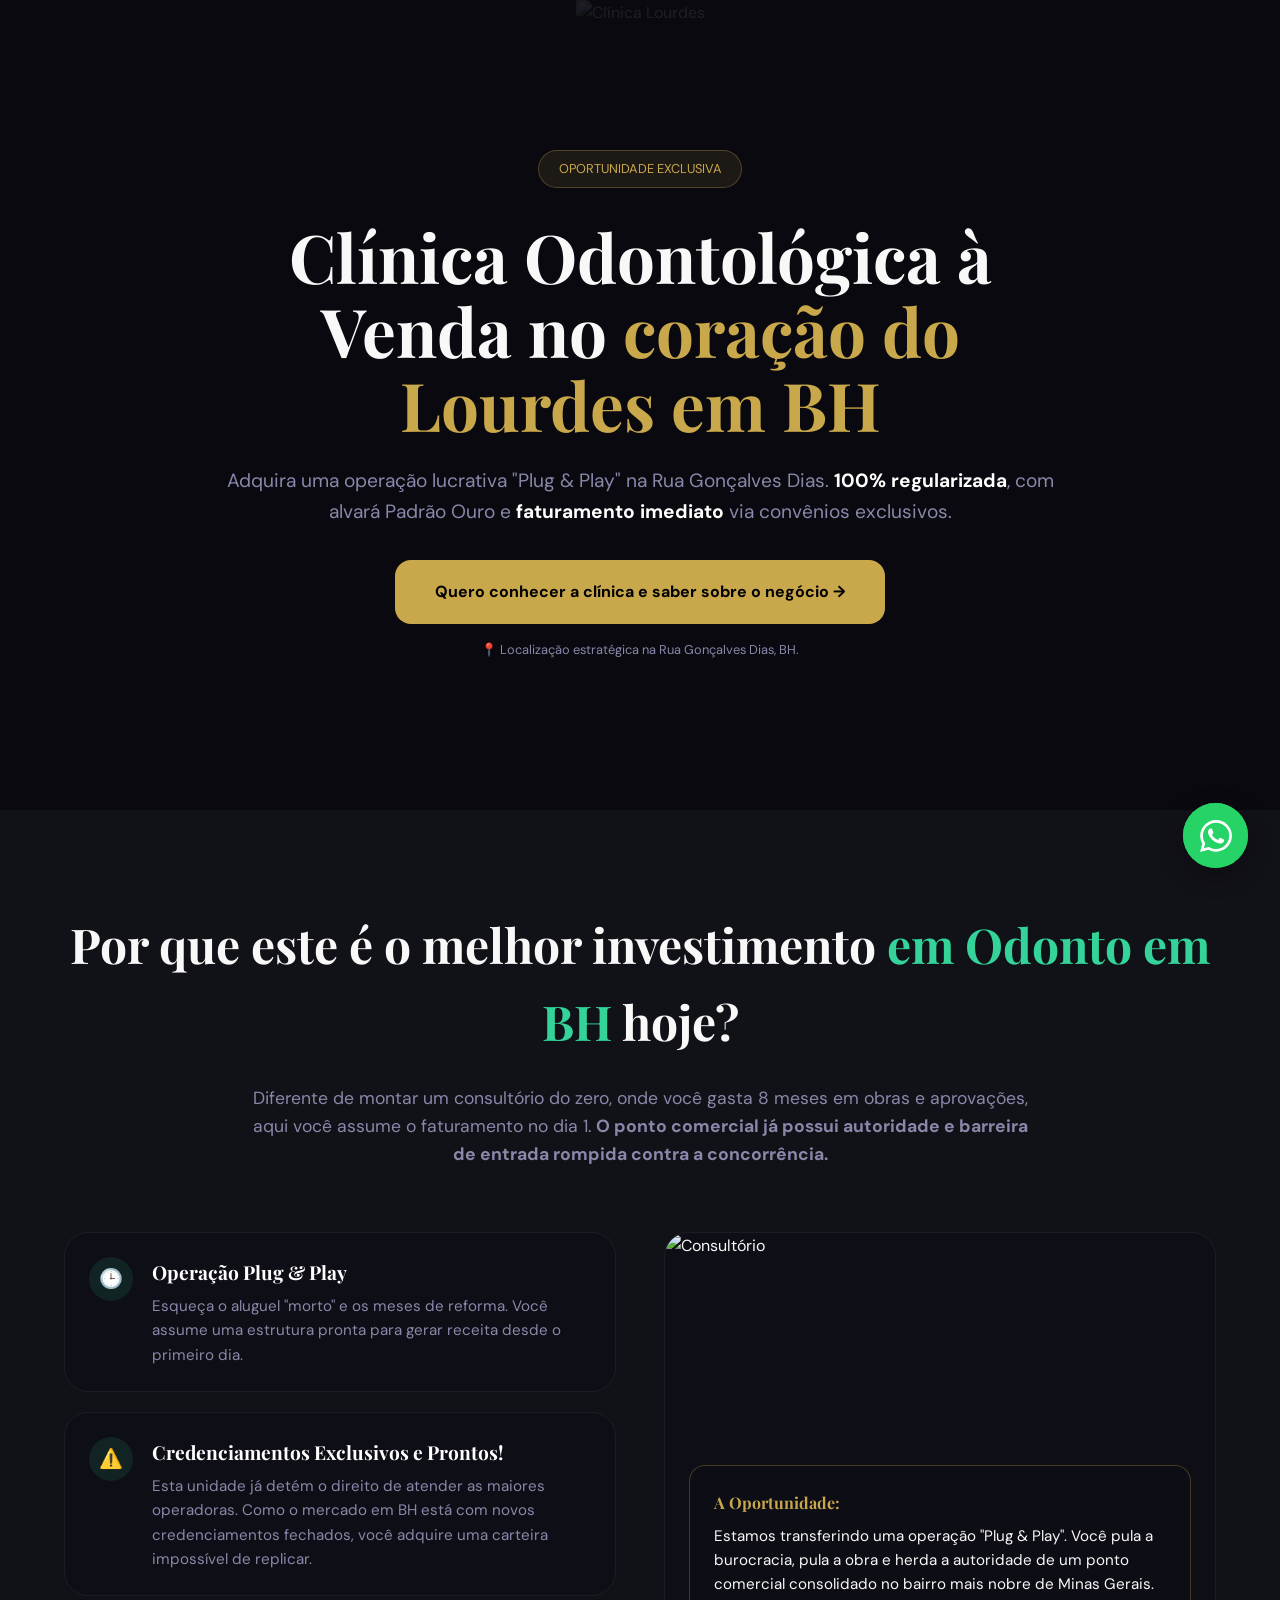
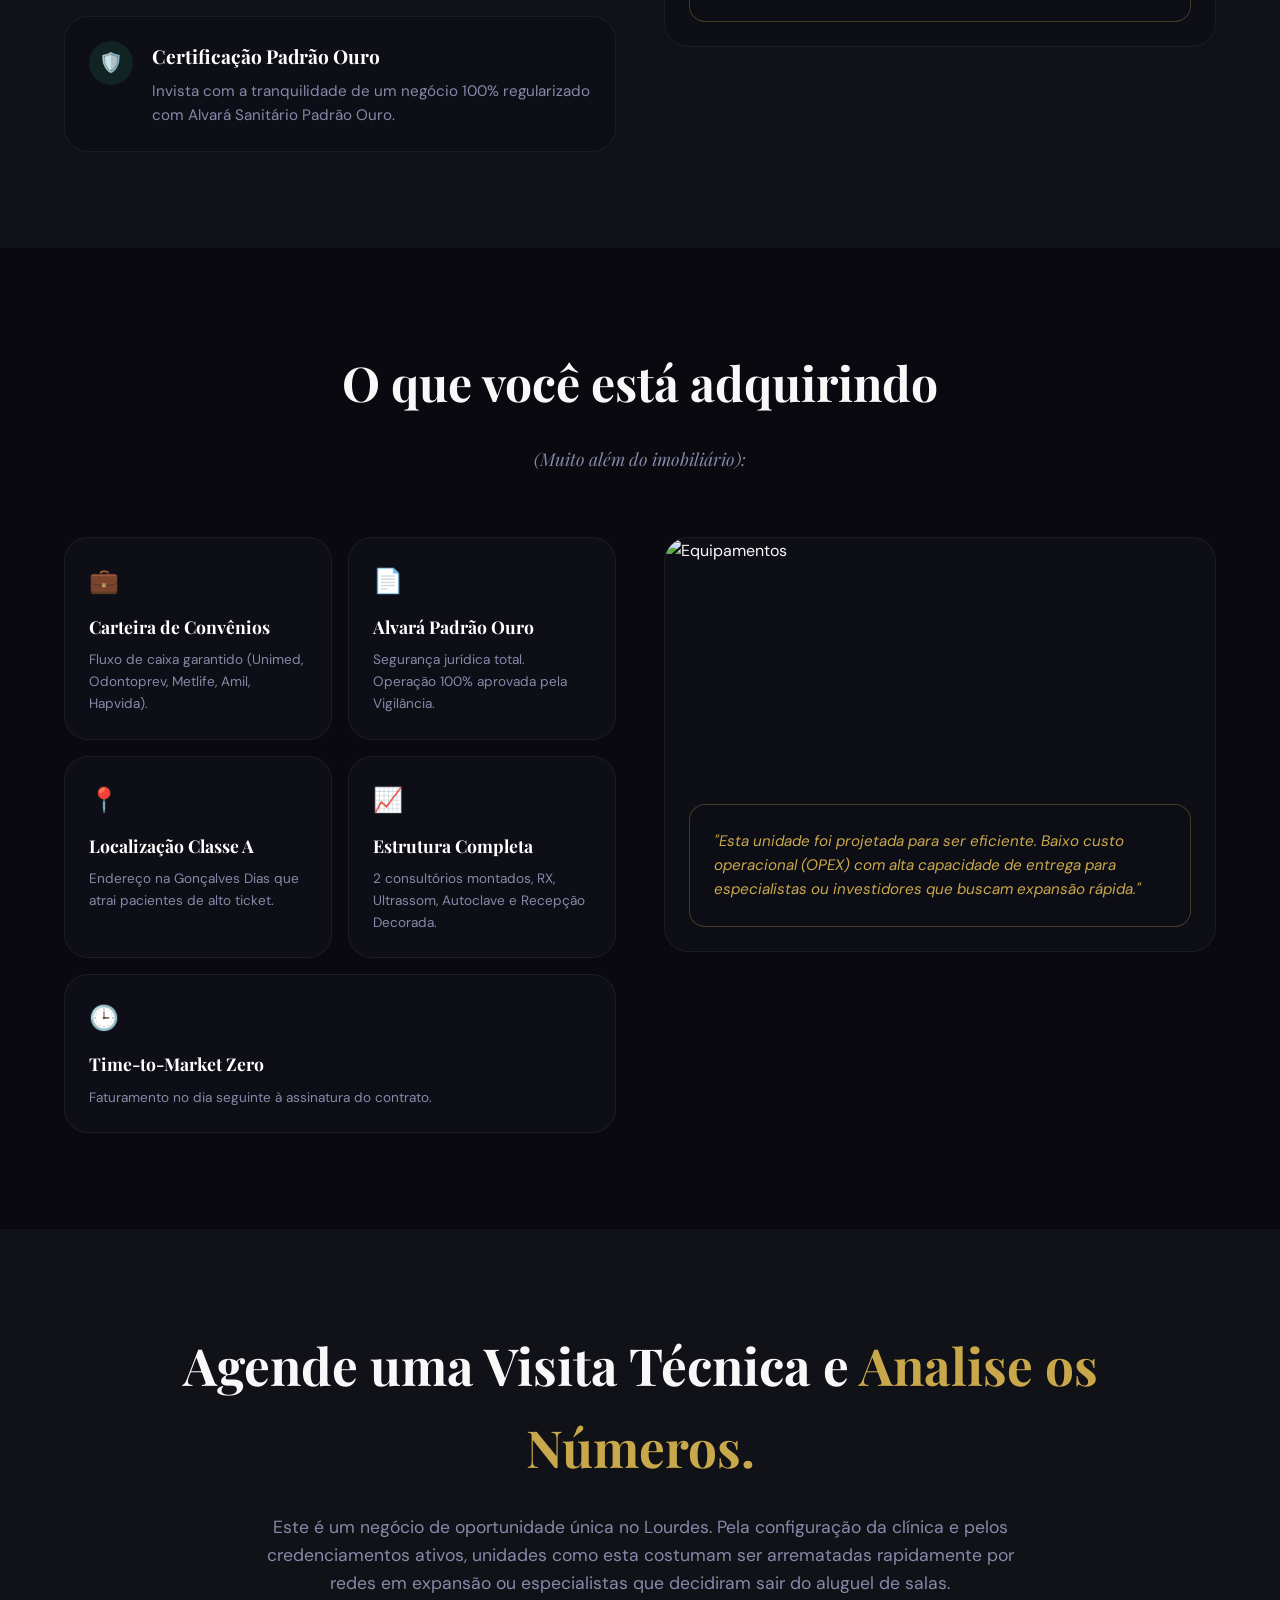
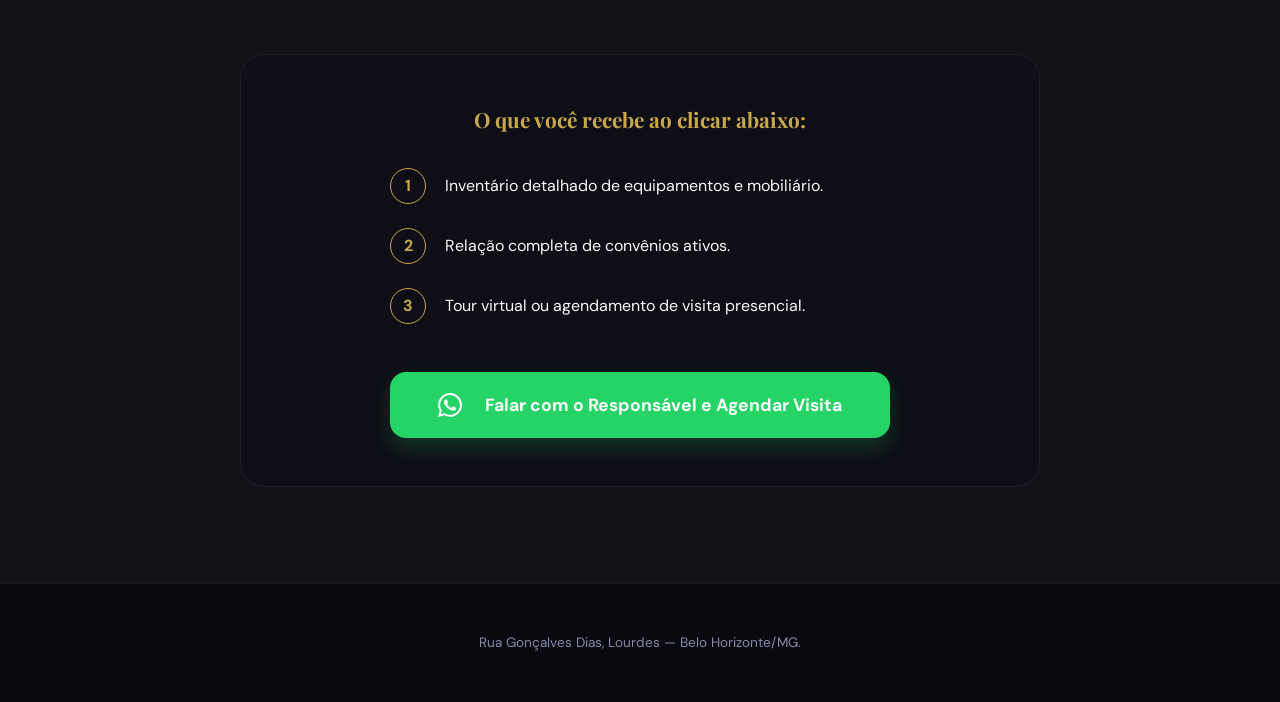
==== agnus/index.html @ dc13e86f "Página agnus" ====
<!DOCTYPE html>
<html lang="pt-BR">
<head>
  <meta charset="UTF-8" />
  <meta name="viewport" content="width=device-width, initial-scale=1.0" />
  <title>Clínica Odontológica à Venda no Lourdes — Oportunidade Exclusiva | Belo Horizonte</title>
  
  <link rel="preconnect" href="https://fonts.googleapis.com" />
  <link rel="preconnect" href="https://fonts.gstatic.com" crossorigin />
  <link href="https://fonts.googleapis.com/css2?family=DM+Sans:wght@300;400;500;600&family=Playfair+Display:ital,wght@0,400;0,600;0,700;1,400&display=swap" rel="stylesheet" />

  <script>(function(w,d,s,l,i){w[l]=w[l]||[];w[l].push({'gtm.start':
  new Date().getTime(),event:'gtm.js'});var f=d.getElementsByTagName(s)[0],
  j=d.createElement(s),dl=l!='dataLayer'?'&l='+l:'';j.async=true;j.src=
  'https://www.googletagmanager.com/gtm.js?id='+i+dl;f.parentNode.insertBefore(j,f);
  })(window,document,'script','dataLayer','GTM-PFGLQ2V');</script>
  <style>
    /* =============================================
       RESET & BASE
    ============================================= */
    *, *::before, *::after {
      box-sizing: border-box;
      margin: 0;
      padding: 0;
    }

    :root {
      --bg:        #09090f;
      --bg-card:   #0e0e16;
      --bg-sec:    #111118;
      --fg:        #f8f8f8;
      --fg-muted:  #8888aa;
      --gold:      #c9a84c;
      --green-accent: #34d399;
      --border:    rgba(255,255,255,0.06);
      --radius-lg: 1rem;
      --radius-xl: 1.5rem;
      --font-body: 'DM Sans', sans-serif;
      --font-head: 'Playfair Display', serif;
      --whatsapp:  #25D366;
    }

    body {
      font-family: var(--font-body);
      background-color: var(--bg);
      color: var(--fg);
      line-height: 1.6;
      overflow-x: hidden;
    }

    .container { width: 100%; max-width: 1200px; margin: 0 auto; padding: 0 1.5rem; }
    .container--narrow { max-width: 860px; }

    .text-gold { color: var(--gold); }
    .text-green { color: var(--green-accent); }

    /* Fade-in */
    .fade-in {
      opacity: 0;
      transform: translateY(20px);
      transition: opacity 0.8s ease, transform 0.8s ease;
    }
    .fade-in.visible { opacity: 1; transform: translateY(0); }

    /* =============================================
       HERO
    ============================================= */
    .hero {
      position: relative;
      min-height: 90vh;
      display: flex;
      align-items: center;
      justify-content: center;
      padding: 6rem 1.5rem;
      text-align: center;
    }
    .hero__bg { position: absolute; inset: 0; z-index: 0; }
    .hero__bg img { width: 100%; height: 100%; object-fit: cover; opacity: 0.5; }
    .hero__bg::after {
      content: '';
      position: absolute;
      inset: 0;
      background: radial-gradient(circle, rgba(9,9,15,0.7) 0%, rgba(9,9,15,0.95) 100%);
    }
    .hero__content { position: relative; z-index: 2; max-width: 850px; }

    .hero__badge {
      display: inline-flex;
      align-items: center;
      gap: 0.5rem;
      padding: 0.5rem 1.2rem;
      border-radius: 99px;
      border: 1px solid rgba(201,168,76,0.3);
      background: rgba(201,168,76,0.1);
      color: var(--gold);
      font-size: 0.8rem;
      margin-bottom: 2rem;
      text-transform: uppercase;
    }

    .hero h1 { font-family: var(--font-head); font-size: clamp(2.2rem, 7vw, 4.2rem); line-height: 1.1; margin-bottom: 1.5rem; }

    .btn-primary {
      display: inline-flex;
      align-items: center;
      padding: 1.2rem 2.5rem;
      background: var(--gold);
      color: #000;
      font-weight: 700;
      border-radius: var(--radius-lg);
      text-decoration: none;
      margin-top: 2rem;
      transition: all 0.3s cubic-bezier(0.175, 0.885, 0.32, 1.275);
    }

    /* Efeito Hover Botão Principal */
    .btn-primary:hover {
      transform: translateY(-5px) scale(1.02);
      box-shadow: 0 15px 30px rgba(201,168,76,0.4);
      filter: brightness(1.1);
    }

    /* =============================================
       SEÇÃO: INVESTIMENTO
    ============================================= */
    .section-padding { padding: 6rem 0; }
    .section-heading { text-align: center; margin-bottom: 4rem; }
    .section-heading h2 { font-family: var(--font-head); font-size: clamp(1.8rem, 5vw, 3rem); margin-bottom: 1.5rem; }
    .section-heading p { color: var(--fg-muted); max-width: 800px; margin: 0 auto; font-size: 1.1rem; }

    .grid-layout {
      display: grid;
      grid-template-columns: 1fr 1fr;
      gap: 3rem;
      align-items: start;
    }

    .card-list { display: flex; flex-direction: column; gap: 1.25rem; }

    .info-card {
      display: flex;
      gap: 1.2rem;
      padding: 1.5rem;
      background: var(--bg-card);
      border: 1px solid var(--border);
      border-radius: var(--radius-xl);
    }
    .info-card h3 { font-family: var(--font-head); font-size: 1.2rem; margin-bottom: 0.4rem; color: #fff; }
    .info-card p { color: var(--fg-muted); font-size: 0.95rem; }
    .info-icon { flex-shrink: 0; width: 44px; height: 44px; border-radius: 50%; background: rgba(52,211,153,0.1); display: flex; align-items: center; justify-content: center; color: var(--green-accent); font-size: 1.2rem;}

    .image-container {
      border-radius: var(--radius-xl);
      overflow: hidden;
      border: 1px solid var(--border);
      background: var(--bg-card);
      position: relative;
      display: flex;
      flex-direction: column;
    }
    .image-container img { width: 100%; aspect-ratio: 4/3; object-fit: cover; }

    .overlay-box {
      padding: 1.5rem;
      background: rgba(14,14,22,0.9);
      backdrop-filter: blur(12px);
      -webkit-backdrop-filter: blur(12px);
      border-top: 1px solid rgba(201,168,76,0.2);
    }

    @media (min-width: 861px) {
      .overlay-box { position: absolute; bottom: 1.5rem; left: 1.5rem; right: 1.5rem; border-radius: var(--radius-lg); border: 1px solid rgba(201,168,76,0.3); }
    }
    @media (max-width: 860px) {
      .grid-layout { grid-template-columns: 1fr; }
      .overlay-box { background: var(--bg-card); backdrop-filter: none; }
    }

    /* =============================================
       SEÇÃO: O QUE VOCÊ ESTÁ ADQUIRINDO
    ============================================= */
    .mini-grid { display: grid; grid-template-columns: 1fr 1fr; gap: 1rem; }
    .mini-card {
      padding: 1.5rem;
      background: var(--bg-card);
      border: 1px solid var(--border);
      border-radius: var(--radius-xl);
      transition: border-color 0.3s ease;
    }
    .mini-card:hover {
        border-color: rgba(201,168,76,0.4);
    }
    .mini-card h3 { font-family: var(--font-head); font-size: 1.1rem; margin-bottom: 0.5rem; color: #fff; }
    .mini-card p { font-size: 0.85rem; color: var(--fg-muted); }
    .mini-card .icon { color: var(--gold); font-size: 1.5rem; margin-bottom: 0.8rem; display: block; }

    /* =============================================
       SEÇÃO: AGENDE UMA VISITA
    ============================================= */
    .cta-section { background: var(--bg-sec); padding: 6rem 1.5rem; text-align: center; }
    .cta-title { font-family: var(--font-head); font-size: clamp(2rem, 5vw, 3.2rem); margin-bottom: 1.5rem; }
    .cta-sub { color: var(--fg-muted); max-width: 750px; margin: 0 auto 3.5rem; font-size: 1.1rem; }

    .what-you-get-box {
      background: var(--bg-card);
      max-width: 800px;
      margin: 0 auto;
      padding: 3rem 2rem;
      border-radius: var(--radius-xl);
      border: 1px solid var(--border);
      text-align: left;
    }

    .what-you-get-box h3 { text-align: center; color: var(--gold); margin-bottom: 2rem; font-family: var(--font-head); font-size: 1.3rem;}

    .step-list { list-style: none; display: flex; flex-direction: column; gap: 1.5rem; max-width: 500px; margin: 0 auto; }
    .step-item { display: flex; align-items: center; gap: 1.2rem; }
    .step-num { 
        width: 36px; height: 36px; border-radius: 50%; border: 1px solid var(--gold); color: var(--gold);
        display: flex; align-items: center; justify-content: center; font-weight: 700; flex-shrink: 0;
    }

    .btn-whatsapp {
      display: inline-flex;
      align-items: center;
      justify-content: center;
      gap: 0.8rem;
      padding: 1.2rem 2.5rem;
      background: var(--whatsapp);
      color: #fff;
      font-weight: 700;
      border-radius: var(--radius-lg);
      text-decoration: none;
      margin-top: 3rem;
      width: 100%;
      max-width: 500px;
      font-size: 1.1rem;
      transition: all 0.3s ease;
      box-shadow: 0 10px 20px rgba(37,211,102,0.2);
    }

    .btn-whatsapp:hover {
      transform: scale(1.03);
      background: #20bd5a;
      box-shadow: 0 15px 30px rgba(37,211,102,0.4);
    }

    /* =============================================
       WHATSAPP FLUTUANTE PULSANTE
    ============================================= */
    .wa-float {
      position: fixed;
      bottom: 2rem;
      right: 2rem;
      background: var(--whatsapp);
      width: 65px;
      height: 65px;
      border-radius: 50%;
      display: flex;
      align-items: center;
      justify-content: center;
      z-index: 1000;
      box-shadow: 0 8px 25px rgba(0,0,0,0.3);
      transition: transform 0.3s ease;
    }

    /* O Efeito de Pulso (Ondas) */
    .wa-float::before {
      content: '';
      position: absolute;
      width: 100%;
      height: 100%;
      background: var(--whatsapp);
      border-radius: 50%;
      z-index: -1;
      animation: pulse-wave 2s infinite;
    }

    @keyframes pulse-wave {
      0% { transform: scale(1); opacity: 0.6; }
      100% { transform: scale(1.8); opacity: 0; }
    }

    .wa-float:hover {
      transform: scale(1.1);
    }

    footer { padding: 3rem; text-align: center; color: var(--fg-muted); font-size: 0.85rem; border-top: 1px solid var(--border); }
  </style>
</head>
<body>

  <noscript><iframe src="https://www.googletagmanager.com/ns.html?id=GTM-PFGLQ2V" height="0" width="0" style="display:none;visibility:hidden"></iframe></noscript>

  <section class="hero">
    <div class="hero__bg"><img src="https://i.ibb.co/BKBcnPgd/renata-zampa.png" alt="Clínica Lourdes"></div>
    <div class="hero__content">
      <div class="hero__badge fade-in">Oportunidade Exclusiva</div>
      <h1 class="fade-in">Clínica Odontológica à Venda no <span class="text-gold">coração do Lourdes em BH</span></h1>
      <p class="hero__sub fade-in" style="font-size: 1.2rem; color: var(--fg-muted);">Adquira uma operação lucrativa "Plug & Play" na Rua Gonçalves Dias. <strong style="color:#fff;">100% regularizada</strong>, com alvará Padrão Ouro e <strong style="color:#fff;">faturamento imediato</strong> via convênios exclusivos.</p>
      <div class="fade-in">
        <a href="https://wa.me/5531988871702" class="btn-primary">Quero conhecer a clínica e saber sobre o negócio →</a>
        <p style="margin-top:1rem; font-size:0.8rem; color:var(--fg-muted);">📍 Localização estratégica na Rua Gonçalves Dias, BH.</p>
      </div>
    </div>
  </section>

  <section class="section-padding" style="background: var(--bg-sec);">
    <div class="container">
      <div class="section-heading fade-in">
        <h2>Por que este é o melhor investimento <span class="text-green">em Odonto em BH</span> hoje?</h2>
        <p>Diferente de montar um consultório do zero, onde você gasta 8 meses em obras e aprovações, aqui você assume o faturamento no dia 1. <strong>O ponto comercial já possui autoridade e barreira de entrada rompida contra a concorrência.</strong></p>
      </div>

      <div class="grid-layout">
        <div class="card-list">
          <div class="info-card fade-in">
            <div class="info-icon">🕒</div>
            <div><h3>Operação Plug & Play</h3><p>Esqueça o aluguel "morto" e os meses de reforma. Você assume uma estrutura pronta para gerar receita desde o primeiro dia.</p></div>
          </div>
          <div class="info-card fade-in">
            <div class="info-icon">⚠️</div>
            <div><h3>Credenciamentos Exclusivos e Prontos!</h3><p>Esta unidade já detém o direito de atender as maiores operadoras. Como o mercado em BH está com novos credenciamentos fechados, você adquire uma carteira impossível de replicar.</p></div>
          </div>
          <div class="info-card fade-in">
            <div class="info-icon">🛡️</div>
            <div><h3>Certificação Padrão Ouro</h3><p>Invista com a tranquilidade de um negócio 100% regularizado com Alvará Sanitário Padrão Ouro.</p></div>
          </div>
        </div>

        <div class="image-container fade-in">
          <img src="https://plus.unsplash.com/premium_photo-1674368232044-31d75efc09fa" alt="Consultório">
          <div class="overlay-box">
            <strong class="text-gold" style="display:block; margin-bottom:0.5rem; font-family: var(--font-head);">A Oportunidade:</strong>
            <p style="font-size:0.95rem;">Estamos transferindo uma operação "Plug & Play". Você pula a burocracia, pula a obra e herda a autoridade de um ponto comercial consolidado no bairro mais nobre de Minas Gerais.</p>
          </div>
        </div>
      </div>
    </div>
  </section>

  <section class="section-padding">
    <div class="container">
      <div class="section-heading fade-in">
        <h2>O que você está adquirindo</h2>
        <p class="text-gold" style="font-style: italic; font-family: var(--font-head);">(Muito além do imobiliário):</p>
      </div>

      <div class="grid-layout">
        <div class="mini-grid">
          <div class="mini-card fade-in">
            <span class="icon">💼</span>
            <h3>Carteira de Convênios</h3>
            <p>Fluxo de caixa garantido (Unimed, Odontoprev, Metlife, Amil, Hapvida).</p>
          </div>
          <div class="mini-card fade-in">
            <span class="icon">📄</span>
            <h3>Alvará Padrão Ouro</h3>
            <p>Segurança jurídica total. Operação 100% aprovada pela Vigilância.</p>
          </div>
          <div class="mini-card fade-in">
            <span class="icon">📍</span>
            <h3>Localização Classe A</h3>
            <p>Endereço na Gonçalves Dias que atrai pacientes de alto ticket.</p>
          </div>
          <div class="mini-card fade-in">
            <span class="icon">📈</span>
            <h3>Estrutura Completa</h3>
            <p>2 consultórios montados, RX, Ultrassom, Autoclave e Recepção Decorada.</p>
          </div>
          <div class="mini-card fade-in" style="grid-column: span 2;">
            <span class="icon">🕒</span>
            <h3>Time-to-Market Zero</h3>
            <p>Faturamento no dia seguinte à assinatura do contrato.</p>
          </div>
        </div>

        <div class="image-container fade-in">
          <img src="https://plus.unsplash.com/premium_photo-1672922646348-b8129dbd3c54" alt="Equipamentos">
          <div class="overlay-box">
             <p style="font-style: italic; color: var(--gold); font-size: 0.95rem;">"Esta unidade foi projetada para ser eficiente. Baixo custo operacional (OPEX) com alta capacidade de entrega para especialistas ou investidores que buscam expansão rápida."</p>
          </div>
        </div>
      </div>
    </div>
  </section>

  <section class="cta-section">
    <div class="container">
      <h2 class="cta-title fade-in">Agende uma Visita Técnica e <span class="text-gold">Analise os Números.</span></h2>
      <p class="cta-sub fade-in">Este é um negócio de oportunidade única no Lourdes. Pela configuração da clínica e pelos credenciamentos ativos, unidades como esta costumam ser arrematadas rapidamente por redes em expansão ou especialistas que decidiram sair do aluguel de salas.</p>

      <div class="what-you-get-box fade-in">
        <h3>O que você recebe ao clicar abaixo:</h3>
        <ul class="step-list">
          <li class="step-item">
            <span class="step-num">1</span>
            <p>Inventário detalhado de equipamentos e mobiliário.</p>
          </li>
          <li class="step-item">
            <span class="step-num">2</span>
            <p>Relação completa de convênios ativos.</p>
          </li>
          <li class="step-item">
            <span class="step-num">3</span>
            <p>Tour virtual ou agendamento de visita presencial.</p>
          </li>
        </ul>
        <div style="text-align: center;">
            <a href="https://wa.me/5531988871702" class="btn-whatsapp">
                <svg width="24" height="24" fill="currentColor" viewBox="0 0 24 24" style="margin-right:10px;"><path d="M17.472 14.382c-.297-.149-1.758-.867-2.03-.967-.273-.099-.471-.148-.67.15-.197.297-.767.966-.94 1.164-.173.199-.347.223-.644.075-.297-.15-1.255-.463-2.39-1.475-.883-.788-1.48-1.761-1.653-2.059-.173-.297-.018-.458.13-.606.134-.133.298-.347.446-.52.149-.174.198-.298.298-.497.099-.198.05-.371-.025-.52-.075-.149-.669-1.612-.916-2.207-.242-.579-.487-.5-.669-.51-.173-.008-.371-.01-.57-.01-.198 0-.52.074-.792.372-.272.297-1.04 1.016-1.04 2.479 0 1.462 1.065 2.875 1.213 3.074.149.198 2.096 3.2 5.077 4.487.709.306 1.262.489 1.694.625.712.227 1.36.195 1.871.118.571-.085 1.758-.719 2.006-1.413.248-.694.248-1.289.173-1.413-.074-.124-.272-.198-.57-.347m-5.421 7.403h-.004a9.87 9.87 0 0 1-5.031-1.378l-.361-.214-3.741.982.998-3.648-.235-.374a9.86 9.86 0 0 1-1.51-5.26c.001-5.45 4.436-9.884 9.888-9.884 2.64 0 5.122 1.03 6.988 2.898a9.825 9.825 0 0 1 2.893 6.994c-.003 5.45-4.437 9.884-9.885 9.884m8.413-18.297A11.815 11.815 0 0 0 12.05 0C5.495 0 .16 5.335.157 11.892c0 2.096.547 4.142 1.588 5.945L.057 24l6.305-1.654a11.882 11.882 0 0 0 5.683 1.448h.005c6.554 0 11.89-5.335 11.893-11.893a11.821 11.821 0 0 0-3.48-8.413z"/></svg>
                Falar com o Responsável e Agendar Visita
            </a>
        </div>
      </div>
    </div>
  </section>

  <a href="https://wa.me/5531988871702" class="wa-float" target="_blank" aria-label="Falar no WhatsApp">
    <svg width="32" height="32" fill="white" viewBox="0 0 24 24"><path d="M17.472 14.382c-.297-.149-1.758-.867-2.03-.967-.273-.099-.471-.148-.67.15-.197.297-.767.966-.94 1.164-.173.199-.347.223-.644.075-.297-.15-1.255-.463-2.39-1.475-.883-.788-1.48-1.761-1.653-2.059-.173-.297-.018-.458.13-.606.134-.133.298-.347.446-.52.149-.174.198-.298.298-.497.099-.198.05-.371-.025-.52-.075-.149-.669-1.612-.916-2.207-.242-.579-.487-.5-.669-.51-.173-.008-.371-.01-.57-.01-.198 0-.52.074-.792.372-.272.297-1.04 1.016-1.04 2.479 0 1.462 1.065 2.875 1.213 3.074.149.198 2.096 3.2 5.077 4.487.709.306 1.262.489 1.694.625.712.227 1.36.195 1.871.118.571-.085 1.758-.719 2.006-1.413.248-.694.248-1.289.173-1.413-.074-.124-.272-.198-.57-.347m-5.421 7.403h-.004a9.87 9.87 0 0 1-5.031-1.378l-.361-.214-3.741.982.998-3.648-.235-.374a9.86 9.86 0 0 1-1.51-5.26c.001-5.45 4.436-9.884 9.888-9.884 2.64 0 5.122 1.03 6.988 2.898a9.825 9.825 0 0 1 2.893 6.994c-.003 5.45-4.437 9.884-9.885 9.884m8.413-18.297A11.815 11.815 0 0 0 12.05 0C5.495 0 .16 5.335.157 11.892c0 2.096.547 4.142 1.588 5.945L.057 24l6.305-1.654a11.882 11.882 0 0 0 5.683 1.448h.005c6.554 0 11.89-5.335 11.893-11.893a11.821 11.821 0 0 0-3.48-8.413z"/></svg>
  </a>

  <footer>
    <p>Rua Gonçalves Dias, Lourdes — Belo Horizonte/MG.</p>
  </footer>

  <script>
    (function () {
      var observer = new IntersectionObserver(function (entries) {
        entries.forEach(function (entry) {
          if (entry.isIntersecting) { entry.target.classList.add('visible'); }
        });
      }, { threshold: 0.1 });
      document.querySelectorAll('.fade-in').forEach(function (el) { observer.observe(el); });
    })();
  </script>

</body>
</html>
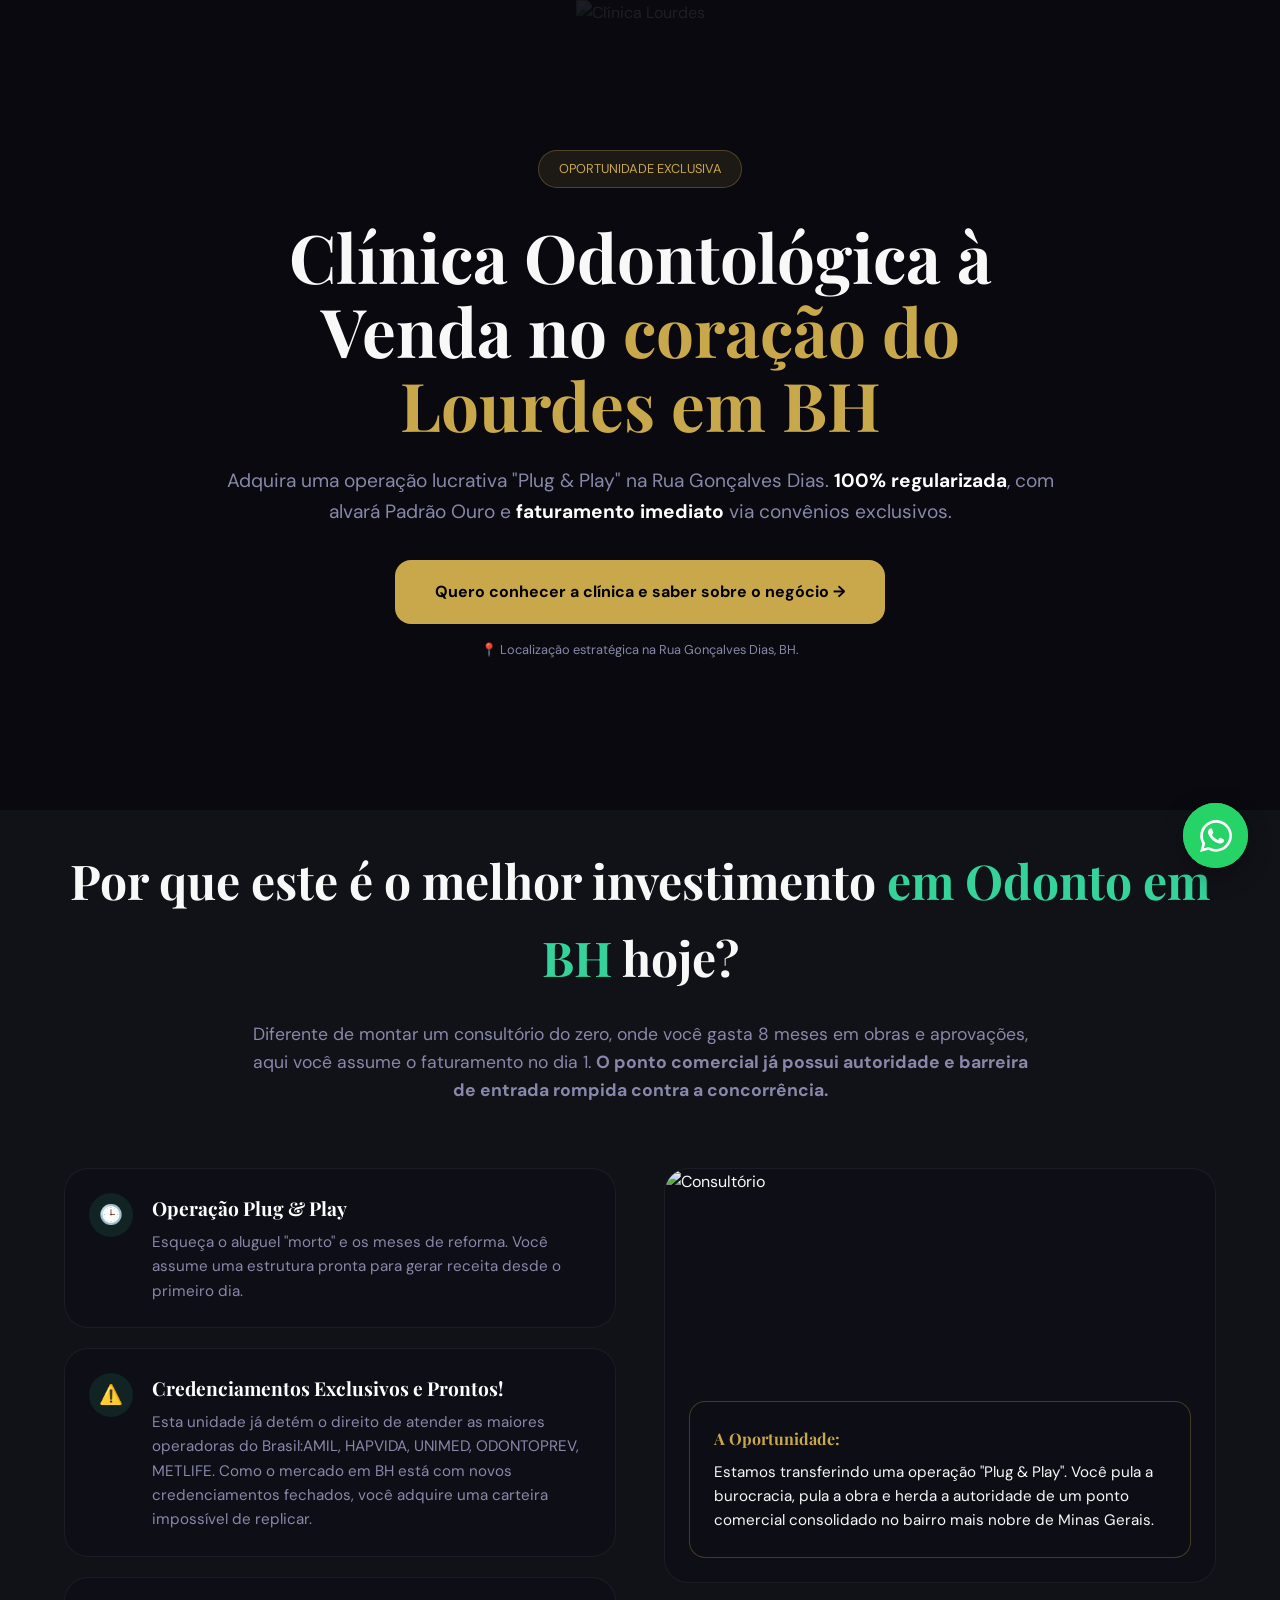
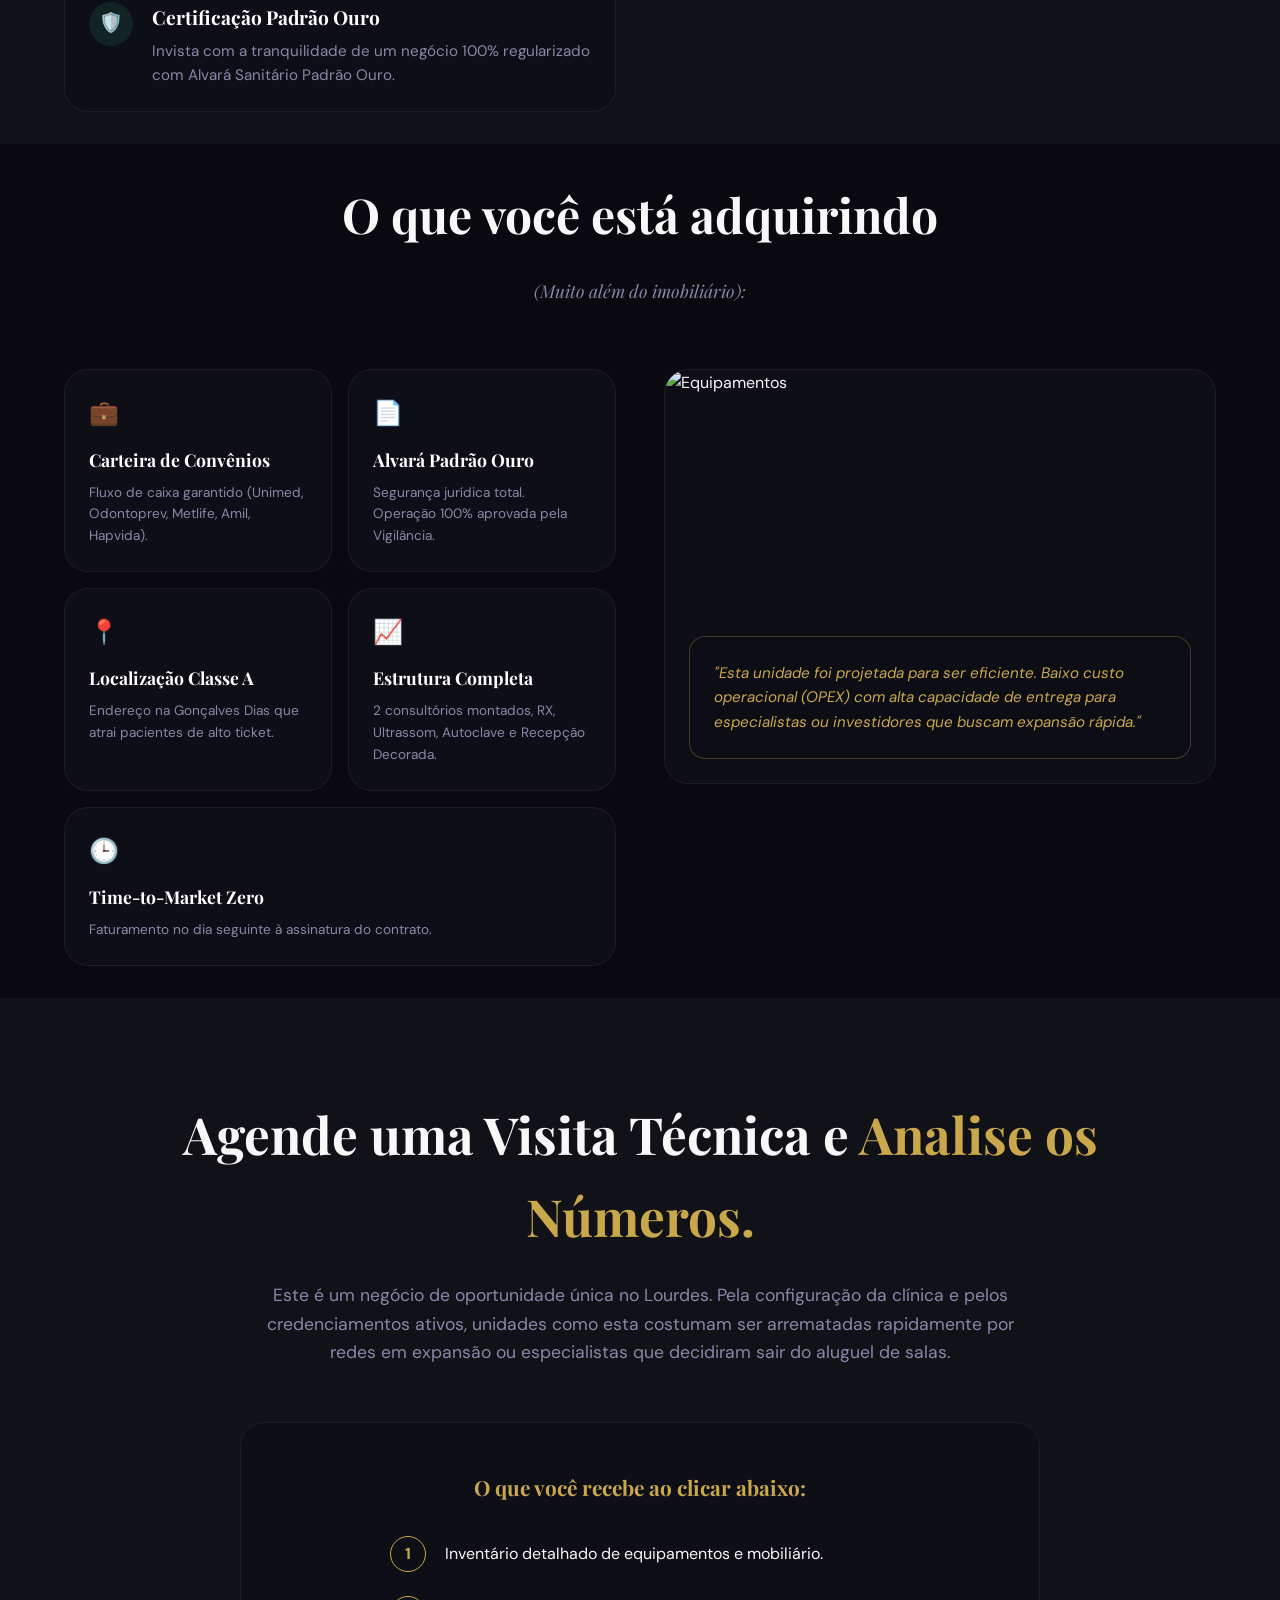
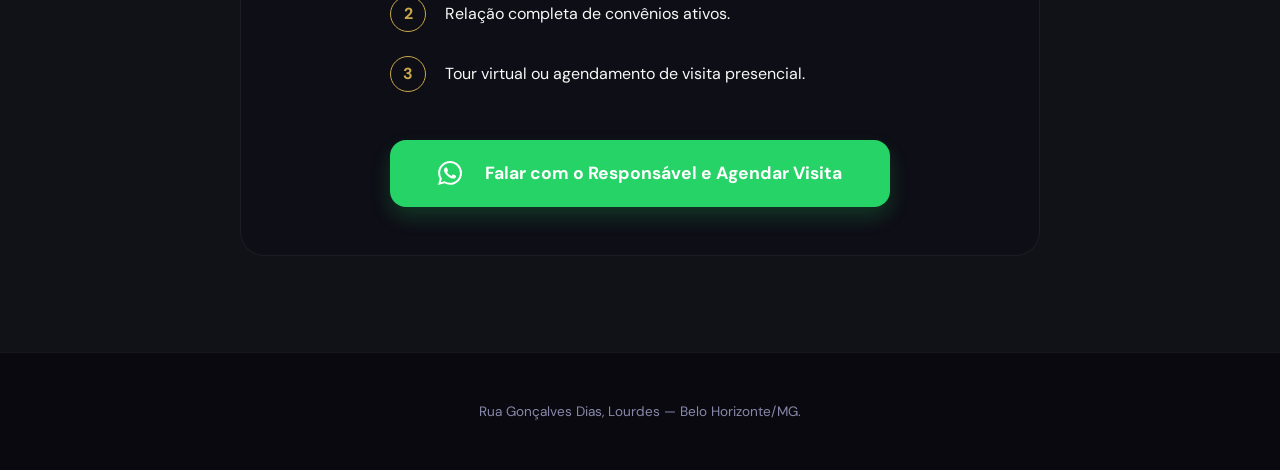
==== commit 5d32aeb4: "Atualização página Agnus" ====
--- a/agnus/index.html
+++ b/agnus/index.html
@@ -3,7 +3,7 @@
 <head>
   <meta charset="UTF-8" />
   <meta name="viewport" content="width=device-width, initial-scale=1.0" />
-  <title>Clínica Odontológica à Venda no Lourdes — Oportunidade Exclusiva | Belo Horizonte</title>
+  <title>Clínica Odontológica à Venda no Lourdes - Oportunidade Exclusiva | Belo Horizonte</title>
   
   <link rel="preconnect" href="https://fonts.googleapis.com" />
   <link rel="preconnect" href="https://fonts.gstatic.com" crossorigin />
@@ -71,7 +71,7 @@
       display: flex;
       align-items: center;
       justify-content: center;
-      padding: 6rem 1.5rem;
+      padding: 3rem 1.5rem;
       text-align: center;
     }
     .hero__bg { position: absolute; inset: 0; z-index: 0; }
@@ -123,7 +123,7 @@
     /* =============================================
        SEÇÃO: INVESTIMENTO
     ============================================= */
-    .section-padding { padding: 6rem 0; }
+    .section-padding { padding: 2rem 0; }
     .section-heading { text-align: center; margin-bottom: 4rem; }
     .section-heading h2 { font-family: var(--font-head); font-size: clamp(1.8rem, 5vw, 3rem); margin-bottom: 1.5rem; }
     .section-heading p { color: var(--fg-muted); max-width: 800px; margin: 0 auto; font-size: 1.1rem; }
@@ -299,7 +299,7 @@
       <h1 class="fade-in">Clínica Odontológica à Venda no <span class="text-gold">coração do Lourdes em BH</span></h1>
       <p class="hero__sub fade-in" style="font-size: 1.2rem; color: var(--fg-muted);">Adquira uma operação lucrativa "Plug & Play" na Rua Gonçalves Dias. <strong style="color:#fff;">100% regularizada</strong>, com alvará Padrão Ouro e <strong style="color:#fff;">faturamento imediato</strong> via convênios exclusivos.</p>
       <div class="fade-in">
-        <a href="https://wa.me/5531988871702" class="btn-primary">Quero conhecer a clínica e saber sobre o negócio →</a>
+        <a href="https://api.whatsapp.com/send?phone=5531988871702&text=Ol%C3%A1!%20Vi%20seu%20an%C3%BAncio%20sobre%20a%20cl%C3%ADnica%20odontologica%20no%20Lourdes%20em%20BH%20e%20quero%20mais%20informa%C3%A7%C3%B5es" class="btn-primary">Quero conhecer a clínica e saber sobre o negócio →</a>
         <p style="margin-top:1rem; font-size:0.8rem; color:var(--fg-muted);">📍 Localização estratégica na Rua Gonçalves Dias, BH.</p>
       </div>
     </div>
@@ -320,7 +320,7 @@
           </div>
           <div class="info-card fade-in">
             <div class="info-icon">⚠️</div>
-            <div><h3>Credenciamentos Exclusivos e Prontos!</h3><p>Esta unidade já detém o direito de atender as maiores operadoras. Como o mercado em BH está com novos credenciamentos fechados, você adquire uma carteira impossível de replicar.</p></div>
+            <div><h3>Credenciamentos Exclusivos e Prontos!</h3><p>Esta unidade já detém o direito de atender as maiores operadoras do Brasil:AMIL, HAPVIDA, UNIMED, ODONTOPREV, METLIFE. Como o mercado em BH está com novos credenciamentos fechados, você adquire uma carteira impossível de replicar.</p></div>
           </div>
           <div class="info-card fade-in">
             <div class="info-icon">🛡️</div>
@@ -407,7 +407,7 @@
           </li>
         </ul>
         <div style="text-align: center;">
-            <a href="https://wa.me/5531988871702" class="btn-whatsapp">
+            <a href="https://api.whatsapp.com/send?phone=5531988871702&text=Ol%C3%A1!%20Vi%20seu%20an%C3%BAncio%20sobre%20a%20cl%C3%ADnica%20odontologica%20no%20Lourdes%20em%20BH%20e%20quero%20mais%20informa%C3%A7%C3%B5es" class="btn-whatsapp">
                 <svg width="24" height="24" fill="currentColor" viewBox="0 0 24 24" style="margin-right:10px;"><path d="M17.472 14.382c-.297-.149-1.758-.867-2.03-.967-.273-.099-.471-.148-.67.15-.197.297-.767.966-.94 1.164-.173.199-.347.223-.644.075-.297-.15-1.255-.463-2.39-1.475-.883-.788-1.48-1.761-1.653-2.059-.173-.297-.018-.458.13-.606.134-.133.298-.347.446-.52.149-.174.198-.298.298-.497.099-.198.05-.371-.025-.52-.075-.149-.669-1.612-.916-2.207-.242-.579-.487-.5-.669-.51-.173-.008-.371-.01-.57-.01-.198 0-.52.074-.792.372-.272.297-1.04 1.016-1.04 2.479 0 1.462 1.065 2.875 1.213 3.074.149.198 2.096 3.2 5.077 4.487.709.306 1.262.489 1.694.625.712.227 1.36.195 1.871.118.571-.085 1.758-.719 2.006-1.413.248-.694.248-1.289.173-1.413-.074-.124-.272-.198-.57-.347m-5.421 7.403h-.004a9.87 9.87 0 0 1-5.031-1.378l-.361-.214-3.741.982.998-3.648-.235-.374a9.86 9.86 0 0 1-1.51-5.26c.001-5.45 4.436-9.884 9.888-9.884 2.64 0 5.122 1.03 6.988 2.898a9.825 9.825 0 0 1 2.893 6.994c-.003 5.45-4.437 9.884-9.885 9.884m8.413-18.297A11.815 11.815 0 0 0 12.05 0C5.495 0 .16 5.335.157 11.892c0 2.096.547 4.142 1.588 5.945L.057 24l6.305-1.654a11.882 11.882 0 0 0 5.683 1.448h.005c6.554 0 11.89-5.335 11.893-11.893a11.821 11.821 0 0 0-3.48-8.413z"/></svg>
                 Falar com o Responsável e Agendar Visita
             </a>
@@ -416,7 +416,7 @@
     </div>
   </section>
 
-  <a href="https://wa.me/5531988871702" class="wa-float" target="_blank" aria-label="Falar no WhatsApp">
+  <a href="https://api.whatsapp.com/send?phone=5531988871702&text=Ol%C3%A1!%20Vi%20seu%20an%C3%BAncio%20sobre%20a%20cl%C3%ADnica%20odontologica%20no%20Lourdes%20em%20BH%20e%20quero%20mais%20informa%C3%A7%C3%B5es" class="wa-float" target="_blank" aria-label="Falar no WhatsApp">
     <svg width="32" height="32" fill="white" viewBox="0 0 24 24"><path d="M17.472 14.382c-.297-.149-1.758-.867-2.03-.967-.273-.099-.471-.148-.67.15-.197.297-.767.966-.94 1.164-.173.199-.347.223-.644.075-.297-.15-1.255-.463-2.39-1.475-.883-.788-1.48-1.761-1.653-2.059-.173-.297-.018-.458.13-.606.134-.133.298-.347.446-.52.149-.174.198-.298.298-.497.099-.198.05-.371-.025-.52-.075-.149-.669-1.612-.916-2.207-.242-.579-.487-.5-.669-.51-.173-.008-.371-.01-.57-.01-.198 0-.52.074-.792.372-.272.297-1.04 1.016-1.04 2.479 0 1.462 1.065 2.875 1.213 3.074.149.198 2.096 3.2 5.077 4.487.709.306 1.262.489 1.694.625.712.227 1.36.195 1.871.118.571-.085 1.758-.719 2.006-1.413.248-.694.248-1.289.173-1.413-.074-.124-.272-.198-.57-.347m-5.421 7.403h-.004a9.87 9.87 0 0 1-5.031-1.378l-.361-.214-3.741.982.998-3.648-.235-.374a9.86 9.86 0 0 1-1.51-5.26c.001-5.45 4.436-9.884 9.888-9.884 2.64 0 5.122 1.03 6.988 2.898a9.825 9.825 0 0 1 2.893 6.994c-.003 5.45-4.437 9.884-9.885 9.884m8.413-18.297A11.815 11.815 0 0 0 12.05 0C5.495 0 .16 5.335.157 11.892c0 2.096.547 4.142 1.588 5.945L.057 24l6.305-1.654a11.882 11.882 0 0 0 5.683 1.448h.005c6.554 0 11.89-5.335 11.893-11.893a11.821 11.821 0 0 0-3.48-8.413z"/></svg>
   </a>
 
